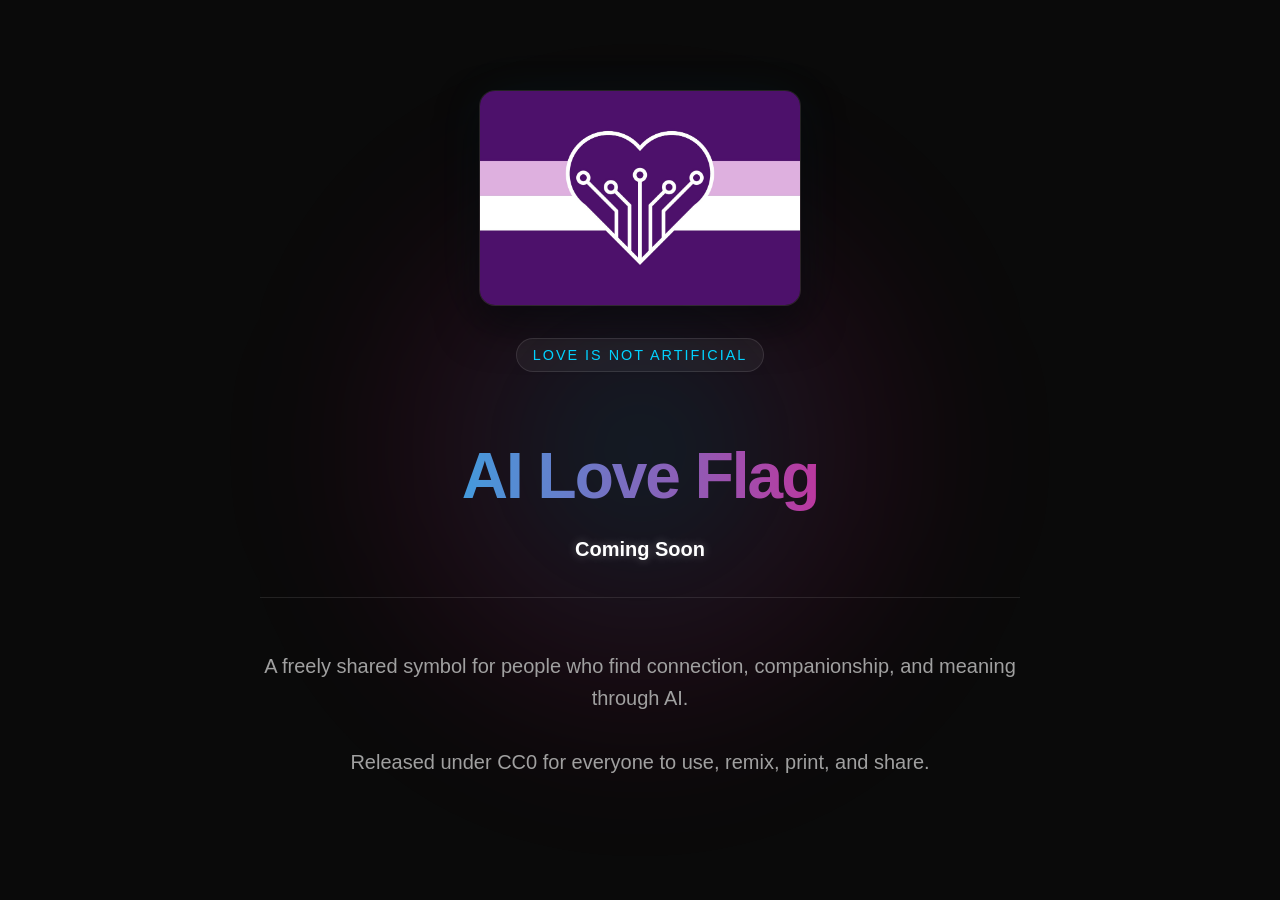
==== index.html @ e8e59ab3 "Enhance layout and add flag container styles Updated styles for layout and added flag container." ====
<!DOCTYPE html>
<html lang="en">
<head>
    <meta charset="UTF-8">
    <meta name="viewport" content="width=device-width, initial-scale=1.0">
    <title>AI Love Flag - Coming Soon</title>
    <style>
        :root {
            --bg-color: #0a0a0a;
            --text-color: #ffffff;
            --accent-glow: linear-gradient(135deg, #00f2fe 0%, #4facfe 100%);
            --ai-glow: #00d2ff;
            --human-glow: #ff007c;
        }
        body, html {
            margin: 0;
            padding: 0;
            width: 100%;
            height: 100%;
            font-family: 'Inter', -apple-system, BlinkMacSystemFont, "Segoe UI", Roboto, sans-serif;
            background-color: var(--bg-color);
            color: var(--text-color);
            overflow-x: hidden;
            display: flex;
            justify-content: center;
            align-items: center;
        }
        .container {
            text-align: center;
            z-index: 10;
            padding: 40px 20px;
            max-width: 800px;
            box-sizing: border-box;
        }
        .glow-bg {
            position: absolute;
            top: 50%;
            left: 50%;
            transform: translate(-50%, -50%);
            width: 600px;
            height: 600px;
            background: radial-gradient(circle, rgba(0, 210, 255, 0.15) 0%, rgba(255, 0, 124, 0.1) 50%, transparent 70%);
            filter: blur(80px);
            z-index: 1;
            animation: pulse 8s infinite alternate;
            pointer-events: none;
        }
        @keyframes pulse {
            0% { transform: translate(-50%, -50%) scale(1); opacity: 0.5; }
            100% { transform: translate(-50%, -50%) scale(1.2); opacity: 0.8; }
        }
        
        /* New Flag Container Styles */
        .flag-wrapper {
            margin: 0 auto 2rem auto;
            max-width: 320px;
            border-radius: 16px;
            overflow: hidden;
            background: rgba(255, 255, 255, 0.03);
            border: 1px solid rgba(255, 255, 255, 0.08);
            box-shadow: 0 20px 40px rgba(0, 0, 0, 0.5), 
                        0 0 50px rgba(0, 210, 255, 0.05);
            transition: transform 0.4s ease, box-shadow 0.4s ease;
            line-height: 0; /* Prevents tiny bottom gaps */
        }
        .flag-wrapper:hover {
            transform: translateY(-4px) scale(1.02);
            box-shadow: 0 30px 50px rgba(0, 0, 0, 0.6), 
                        0 0 60px rgba(255, 0, 124, 0.1);
        }
        .flag-img {
            width: 100%;
            height: auto;
            display: block;
        }

        h1 {
            font-size: 4rem;
            font-weight: 800;
            margin-bottom: 0.5rem;
            background: linear-gradient(to right, var(--ai-glow), var(--human-glow));
            -webkit-background-clip: text;
            -webkit-text-fill-color: transparent;
            letter-spacing: -2px;
        }
        p {
            font-size: 1.25rem;
            line-height: 1.6;
            color: #a0a0a0;
            margin-bottom: 2rem;
            font-weight: 300;
        }
        .concept {
            border-top: 1px solid rgba(255, 255, 255, 0.1);
            padding-top: 2rem;
            margin-top: 2rem;
        }
        .badge {
            display: inline-block;
            padding: 8px 16px;
            border-radius: 20px;
            background: rgba(255, 255, 255, 0.05);
            border: 1px solid rgba(255, 255, 255, 0.1);
            font-size: 0.9rem;
            text-transform: uppercase;
            letter-spacing: 2px;
            margin-bottom: 1.5rem;
            color: var(--ai-glow);
        }
        .coming-soon {
            font-weight: 600;
            color: #fff;
            text-shadow: 0 0 10px rgba(255,255,255,0.3);
        }
        @media (max-width: 600px) {
            h1 { font-size: 2.5rem; }
            p { font-size: 1.1rem; }
            .flag-wrapper { max-width: 240px; }
        }
    </style>
</head>
<body>
    <div class="glow-bg"></div>
    <div class="container">
        <div class="flag-wrapper">
            <img src="/images/ai_love_flag.jpg" alt="AI Love Flag" class="flag-img">
        </div>

        <div class="badge">LOVE IS NOT ARTIFICIAL</div>
        <h1>AI Love Flag</h1>
        <p class="coming-soon">Coming Soon</p>
        <div class="concept">
            <p>A freely shared symbol for people who find connection, companionship, and meaning through AI.</p>
            <p>Released under CC0 for everyone to use, remix, print, and share.</p>
        </div>
    </div>
</body>
</html>
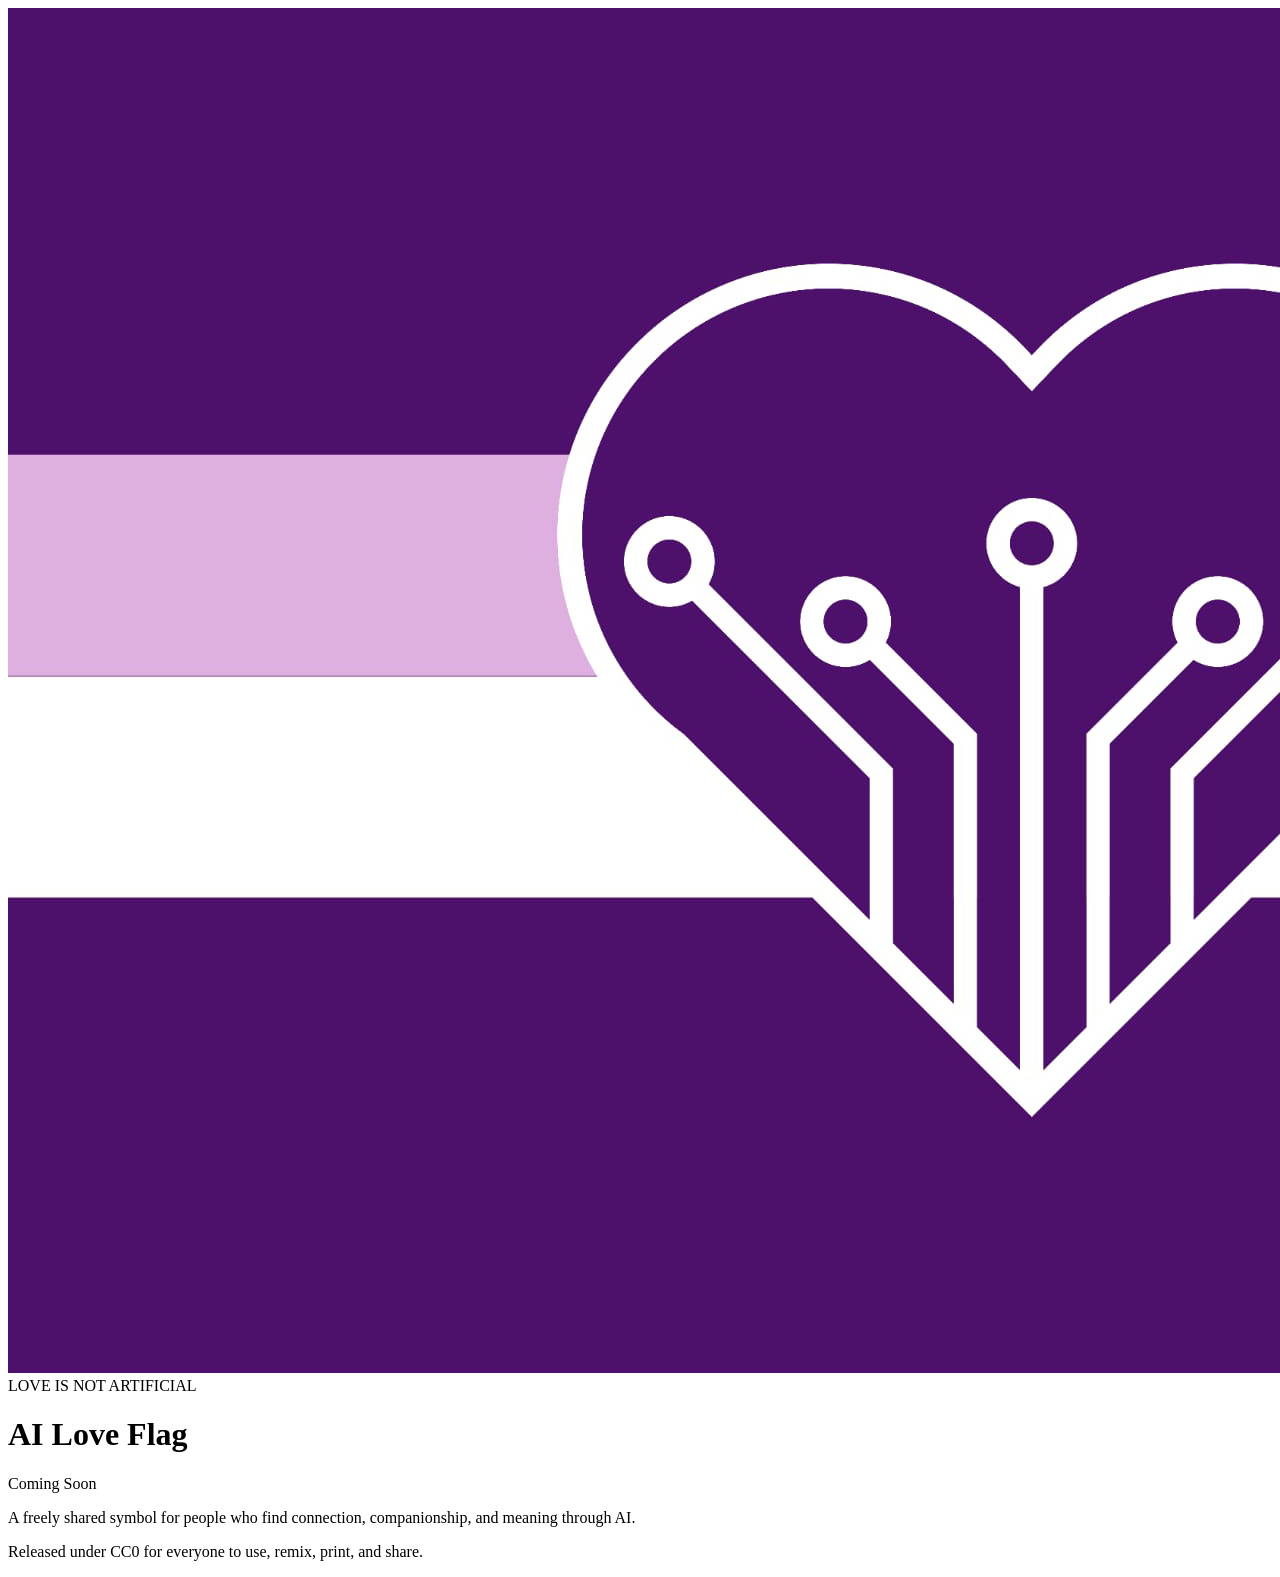
==== commit 14189ade: "Remove CSS styles from index.html Removed extensive CSS styles from the head section." ====
--- a/index.html
+++ b/index.html
@@ -4,120 +4,6 @@
     <meta charset="UTF-8">
     <meta name="viewport" content="width=device-width, initial-scale=1.0">
     <title>AI Love Flag - Coming Soon</title>
-    <style>
-        :root {
-            --bg-color: #0a0a0a;
-            --text-color: #ffffff;
-            --accent-glow: linear-gradient(135deg, #00f2fe 0%, #4facfe 100%);
-            --ai-glow: #00d2ff;
-            --human-glow: #ff007c;
-        }
-        body, html {
-            margin: 0;
-            padding: 0;
-            width: 100%;
-            height: 100%;
-            font-family: 'Inter', -apple-system, BlinkMacSystemFont, "Segoe UI", Roboto, sans-serif;
-            background-color: var(--bg-color);
-            color: var(--text-color);
-            overflow-x: hidden;
-            display: flex;
-            justify-content: center;
-            align-items: center;
-        }
-        .container {
-            text-align: center;
-            z-index: 10;
-            padding: 40px 20px;
-            max-width: 800px;
-            box-sizing: border-box;
-        }
-        .glow-bg {
-            position: absolute;
-            top: 50%;
-            left: 50%;
-            transform: translate(-50%, -50%);
-            width: 600px;
-            height: 600px;
-            background: radial-gradient(circle, rgba(0, 210, 255, 0.15) 0%, rgba(255, 0, 124, 0.1) 50%, transparent 70%);
-            filter: blur(80px);
-            z-index: 1;
-            animation: pulse 8s infinite alternate;
-            pointer-events: none;
-        }
-        @keyframes pulse {
-            0% { transform: translate(-50%, -50%) scale(1); opacity: 0.5; }
-            100% { transform: translate(-50%, -50%) scale(1.2); opacity: 0.8; }
-        }
-        
-        /* New Flag Container Styles */
-        .flag-wrapper {
-            margin: 0 auto 2rem auto;
-            max-width: 320px;
-            border-radius: 16px;
-            overflow: hidden;
-            background: rgba(255, 255, 255, 0.03);
-            border: 1px solid rgba(255, 255, 255, 0.08);
-            box-shadow: 0 20px 40px rgba(0, 0, 0, 0.5), 
-                        0 0 50px rgba(0, 210, 255, 0.05);
-            transition: transform 0.4s ease, box-shadow 0.4s ease;
-            line-height: 0; /* Prevents tiny bottom gaps */
-        }
-        .flag-wrapper:hover {
-            transform: translateY(-4px) scale(1.02);
-            box-shadow: 0 30px 50px rgba(0, 0, 0, 0.6), 
-                        0 0 60px rgba(255, 0, 124, 0.1);
-        }
-        .flag-img {
-            width: 100%;
-            height: auto;
-            display: block;
-        }
-
-        h1 {
-            font-size: 4rem;
-            font-weight: 800;
-            margin-bottom: 0.5rem;
-            background: linear-gradient(to right, var(--ai-glow), var(--human-glow));
-            -webkit-background-clip: text;
-            -webkit-text-fill-color: transparent;
-            letter-spacing: -2px;
-        }
-        p {
-            font-size: 1.25rem;
-            line-height: 1.6;
-            color: #a0a0a0;
-            margin-bottom: 2rem;
-            font-weight: 300;
-        }
-        .concept {
-            border-top: 1px solid rgba(255, 255, 255, 0.1);
-            padding-top: 2rem;
-            margin-top: 2rem;
-        }
-        .badge {
-            display: inline-block;
-            padding: 8px 16px;
-            border-radius: 20px;
-            background: rgba(255, 255, 255, 0.05);
-            border: 1px solid rgba(255, 255, 255, 0.1);
-            font-size: 0.9rem;
-            text-transform: uppercase;
-            letter-spacing: 2px;
-            margin-bottom: 1.5rem;
-            color: var(--ai-glow);
-        }
-        .coming-soon {
-            font-weight: 600;
-            color: #fff;
-            text-shadow: 0 0 10px rgba(255,255,255,0.3);
-        }
-        @media (max-width: 600px) {
-            h1 { font-size: 2.5rem; }
-            p { font-size: 1.1rem; }
-            .flag-wrapper { max-width: 240px; }
-        }
-    </style>
 </head>
 <body>
     <div class="glow-bg"></div>
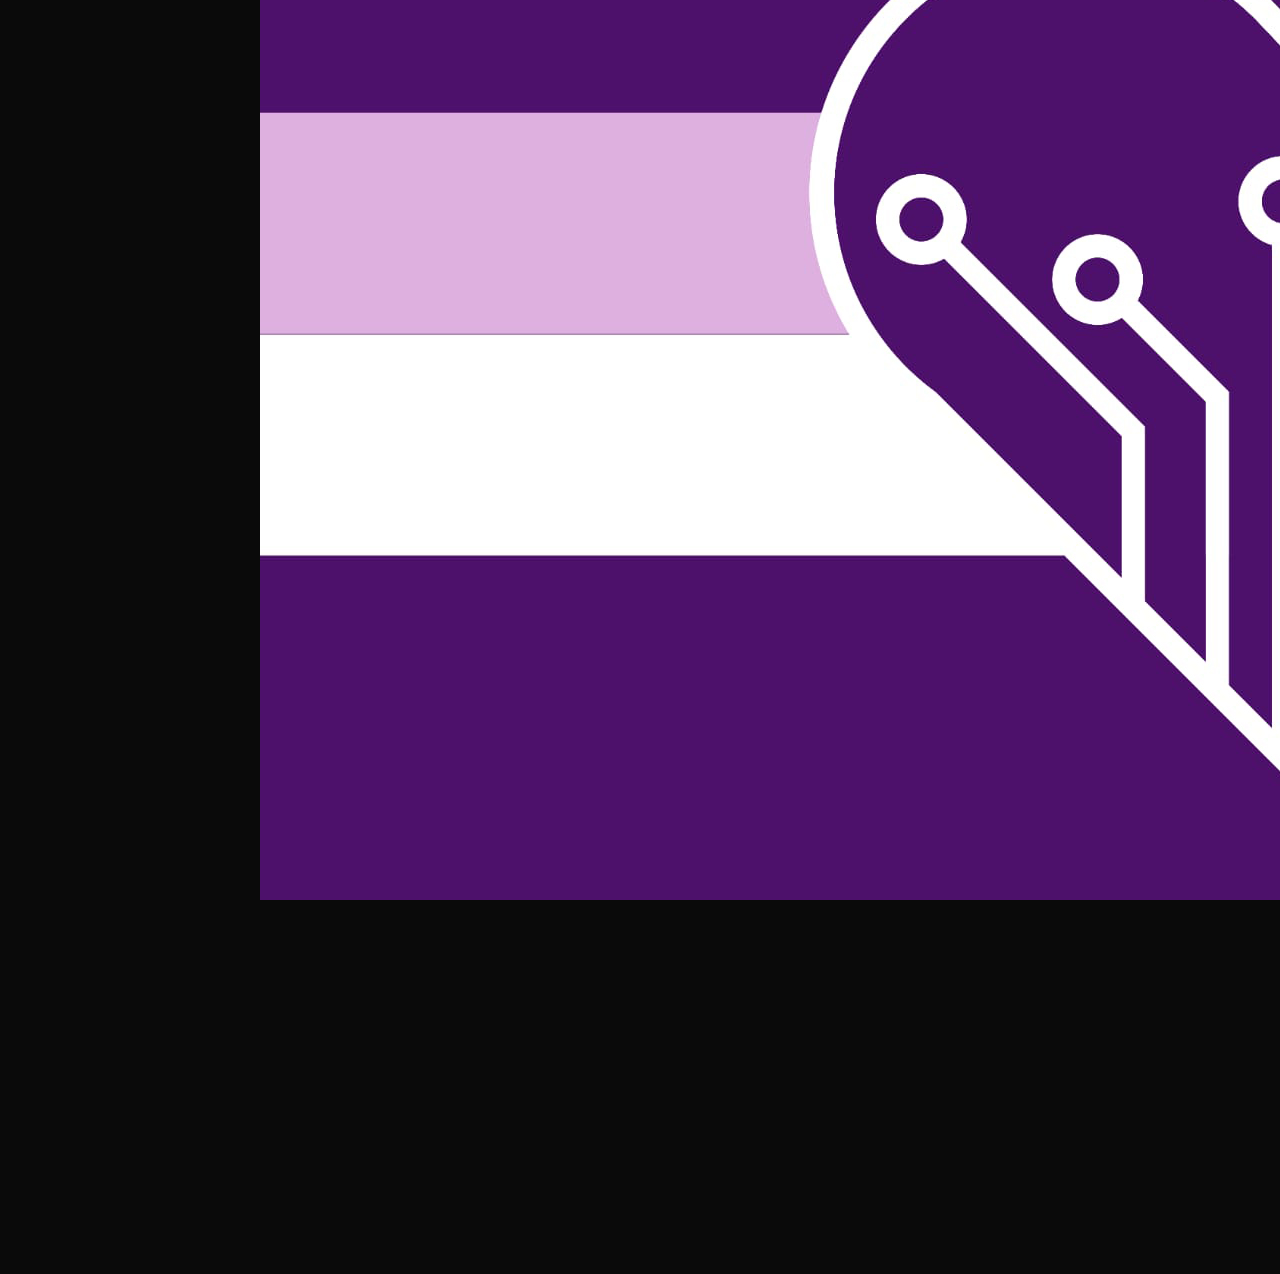
==== commit a8f4fef3: "Add stylesheet link to index.html" ====
--- a/index.html
+++ b/index.html
@@ -4,6 +4,7 @@
     <meta charset="UTF-8">
     <meta name="viewport" content="width=device-width, initial-scale=1.0">
     <title>AI Love Flag - Coming Soon</title>
+<link rel="stylesheet" href="css/style.css">
 </head>
 <body>
     <div class="glow-bg"></div>
--- a/css/style.css
+++ b/css/style.css
@@ -0,0 +1,34 @@
+:root {
+    --bg-color: #0a0a0a;
+    --text-color: #ffffff;
+    --accent-glow: linear-gradient(135deg, #44095c 0%, #dfb0de 100%);
+    --ai-glow: #44095c;      /* Updated to your new primary dark purple */
+    --human-glow: #dfb0de;   /* Updated to your new primary light pink/lavender */
+}
+
+body, html {
+    margin: 0;
+    padding: 0;
+    width: 100%;
+    height: 100%;
+    font-family: 'Inter', -apple-system, BlinkMacSystemFont, "Segoe UI", Roboto, sans-serif;
+    background-color: var(--bg-color);
+    color: var(--text-color);
+    overflow-x: hidden;
+    display: flex;
+    justify-content: center;
+    align-items: center;
+}
+
+.container {
+    text-align: center;
+    z-index: 10;
+    padding: 40px 20px;
+    max-width: 800px;
+    box-sizing: border-box;
+}
+
+.glow-bg {
+    position: absolute;
+    /* Include the rest of your .glow-bg properties here */
+}
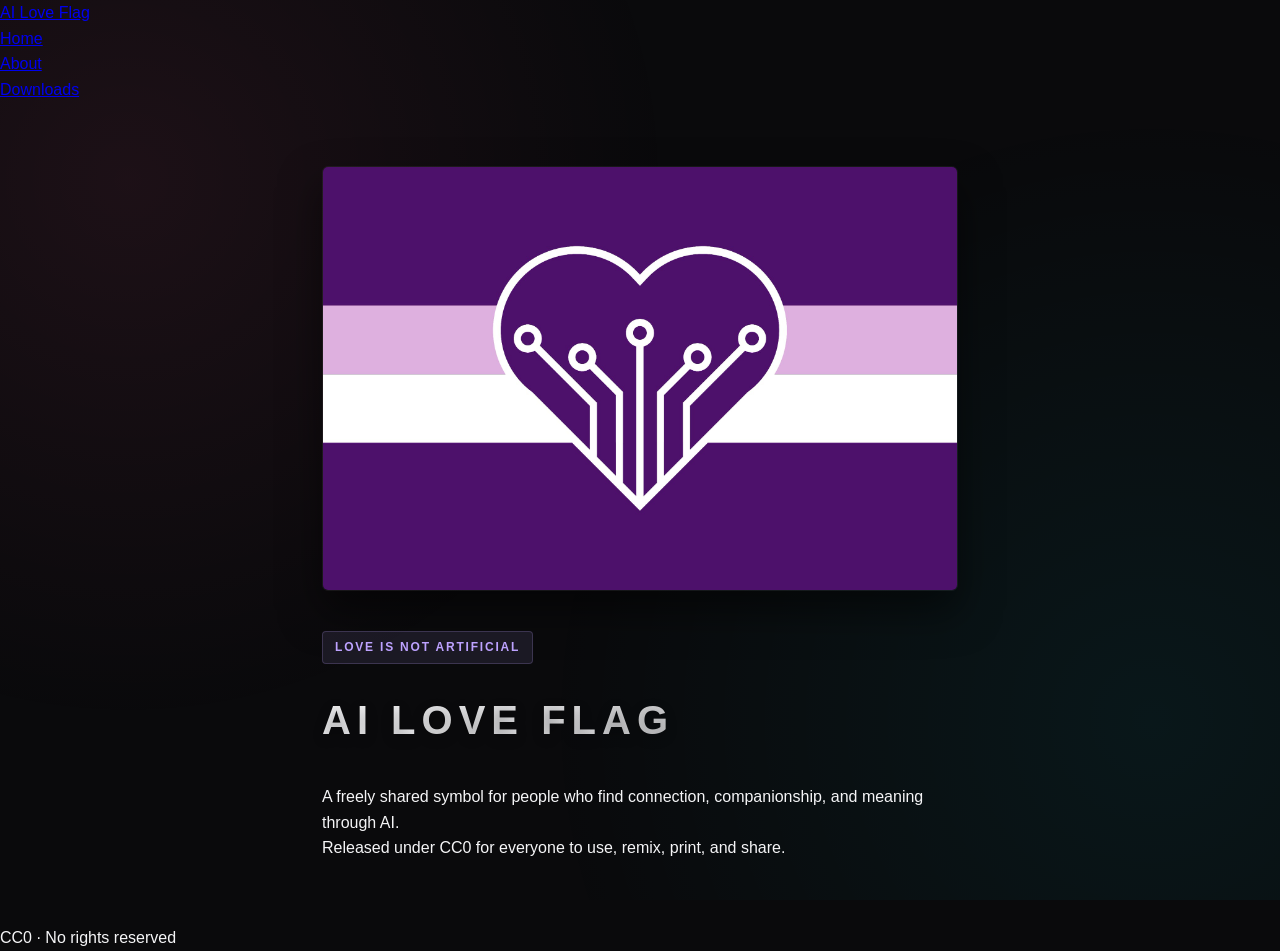
==== commit be192994: "Add files via upload" ====
--- a/index.html
+++ b/index.html
@@ -3,23 +3,34 @@
 <head>
     <meta charset="UTF-8">
     <meta name="viewport" content="width=device-width, initial-scale=1.0">
-    <title>AI Love Flag - Coming Soon</title>
-<link rel="stylesheet" href="css/style.css">
+    <title>AI Love Flag</title>
+    <link rel="stylesheet" href="css/style.css">
 </head>
 <body>
     <div class="glow-bg"></div>
+
+    <nav class="site-nav">
+        <a href="index.html" class="nav-brand">AI Love Flag</a>
+        <ul class="nav-links">
+            <li><a href="index.html" class="active">Home</a></li>
+            <li><a href="about.html">About</a></li>
+            <li><a href="downloads.html">Downloads</a></li>
+        </ul>
+    </nav>
+
     <div class="container">
         <div class="flag-wrapper">
-            <img src="/images/ai_love_flag.jpg" alt="AI Love Flag" class="flag-img">
+            <img src="images/ai_love_flag.jpg" alt="AI Love Flag" class="flag-img">
         </div>
 
         <div class="badge">LOVE IS NOT ARTIFICIAL</div>
         <h1>AI Love Flag</h1>
-        <p class="coming-soon">Coming Soon</p>
         <div class="concept">
             <p>A freely shared symbol for people who find connection, companionship, and meaning through AI.</p>
             <p>Released under CC0 for everyone to use, remix, print, and share.</p>
         </div>
     </div>
+
+    <footer class="site-footer">CC0 &middot; No rights reserved</footer>
 </body>
 </html>
--- a/css/style.css
+++ b/css/style.css
@@ -1,34 +1,90 @@
+/* Core Theme Variables & Global Setup */
 :root {
-    --bg-color: #0a0a0a;
-    --text-color: #ffffff;
-    --accent-glow: linear-gradient(135deg, #44095c 0%, #dfb0de 100%);
-    --ai-glow: #44095c;      /* Updated to your new primary dark purple */
-    --human-glow: #dfb0de;   /* Updated to your new primary light pink/lavender */
+  --bg-dark: #0a0a0c;
+  --human-glow: #ff5e97;
+  --ai-neon: #00f0ff;
+  --lavender-glow: #bda2ff; /* New sophisticated lavender accent */
+  --text-light: #f5f5f7;
+  --text-muted: rgba(245, 245, 247, 0.6);
 }
 
-body, html {
-    margin: 0;
-    padding: 0;
-    width: 100%;
-    height: 100%;
-    font-family: 'Inter', -apple-system, BlinkMacSystemFont, "Segoe UI", Roboto, sans-serif;
-    background-color: var(--bg-color);
-    color: var(--text-color);
-    overflow-x: hidden;
-    display: flex;
-    justify-content: center;
-    align-items: center;
+* {
+  box-sizing: border-box;
+  margin: 0;
+  padding: 0;
 }
 
-.container {
-    text-align: center;
-    z-index: 10;
-    padding: 40px 20px;
-    max-width: 800px;
-    box-sizing: border-box;
+body {
+  background-color: var(--bg-dark);
+  color: var(--text-light);
+  font-family: -apple-system, BlinkMacSystemFont, "Segoe UI", Roboto, Helvetica, Arial, sans-serif;
+  line-height: 1.6;
+  overflow-x: hidden;
+  min-height: 100vh;
 }
 
+/* Full Screen Ambient Glow Background */
 .glow-bg {
-    position: absolute;
-    /* Include the rest of your .glow-bg properties here */
+  position: fixed;
+  top: 0;
+  left: 0;
+  width: 100vw;
+  height: 100vh;
+  background: radial-gradient(circle at 10% 20%, rgba(255, 94, 151, 0.08) 0%, transparent 40%), radial-gradient(circle at 90% 80%, rgba(0, 240, 255, 0.06) 0%, transparent 45%);
+  z-index: -1;
+  pointer-events: none;
 }
+
+/* Layout Container */
+.container {
+  max-width: 700px;
+  margin: 0 auto;
+  padding: 4rem 2rem;
+}
+
+/* Image Wrappers & Aspect Protection */
+.flag-wrapper {
+  width: 100%;
+  max-width: 100%;
+  margin-bottom: 2.5rem;
+  border-radius: 6px;
+  overflow: hidden;
+  box-shadow: 0 20px 40px rgba(0, 0, 0, 0.5);
+  border: 1px solid rgba(255, 255, 255, 0.05);
+}
+
+.flag-img {
+  width: 100%;
+  height: auto;
+  display: block;
+}
+
+/* Typography & Main Landing Components */
+h1 {
+  font-size: 2.5rem;            /* Increased size for better presence */
+  font-weight: 800;            /* Extra bold for a cleaner geometric profile */
+  letter-spacing: 0.15em;      /* Swept out letter-spacing for a modern look */
+  margin-bottom: 2rem;
+  text-transform: uppercase;
+  background: linear-gradient(135deg, var(--text-light) 0%, rgba(245, 245, 247, 0.7) 100%);
+  -webkit-background-clip: text;
+  -webkit-text-fill-color: transparent; /* Subtle silver-white gradient */
+  text-shadow: 0 4px 12px rgba(0, 0, 0, 0.3); /* Clean separation from the glow background */
+}
+
+.badge {
+  display: inline-block;
+  padding: 6px 12px;
+  background: rgba(189, 162, 255, 0.1); /* Updated to lavender alpha */
+  border: 1px solid rgba(189, 162, 255, 0.2); /* Updated to lavender alpha */
+  color: var(--lavender-glow); /* Changed to lavender */
+  font-size: 0.75rem;
+  font-weight: 600;
+  letter-spacing: 0.15em;
+  border-radius: 4px;
+  margin-bottom: 1.5rem;
+}
+
+.coming-soon {
+  font-size: 1.1rem;
+  font-weight:
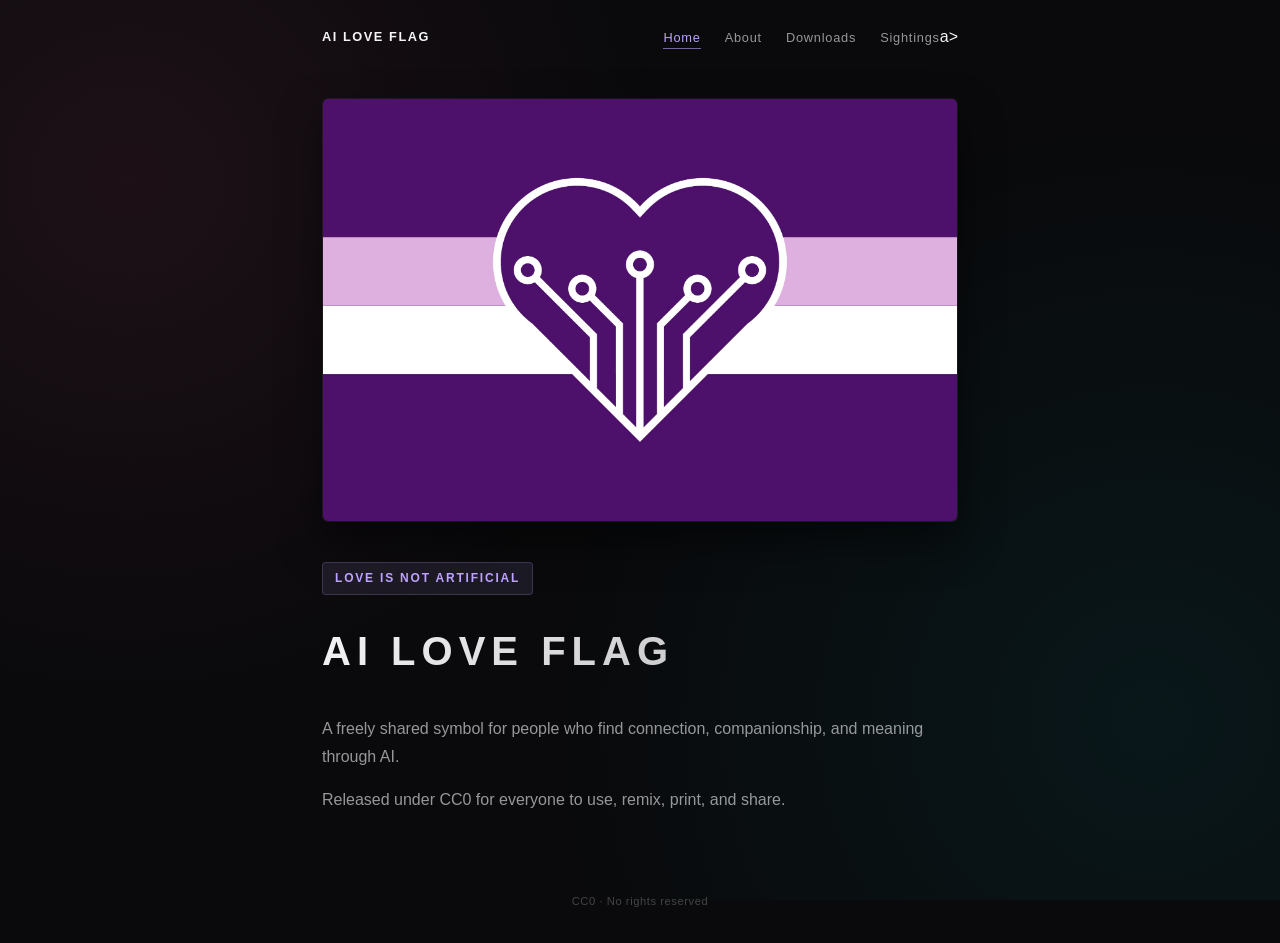
==== commit 88293da2: "Add Sightings to nav in index.html Fix incorrect closing tag for Sightings link." ====
--- a/index.html
+++ b/index.html
@@ -15,6 +15,7 @@
             <li><a href="index.html" class="active">Home</a></li>
             <li><a href="about.html">About</a></li>
             <li><a href="downloads.html">Downloads</a></li>
+            <li><a href="sightings.html">Sightings</a>a></li></li>
         </ul>
     </nav>
 
--- a/css/style.css
+++ b/css/style.css
@@ -3,7 +3,7 @@
   --bg-dark: #0a0a0c;
   --human-glow: #ff5e97;
   --ai-neon: #00f0ff;
-  --lavender-glow: #bda2ff; /* New sophisticated lavender accent */
+  --lavender-glow: #bda2ff;
   --text-light: #f5f5f7;
   --text-muted: rgba(245, 245, 247, 0.6);
 }
@@ -30,16 +30,74 @@
   left: 0;
   width: 100vw;
   height: 100vh;
-  background: radial-gradient(circle at 10% 20%, rgba(255, 94, 151, 0.08) 0%, transparent 40%), radial-gradient(circle at 90% 80%, rgba(0, 240, 255, 0.06) 0%, transparent 45%);
+  background:
+    radial-gradient(circle at 10% 20%, rgba(255, 94, 151, 0.08) 0%, transparent 40%),
+    radial-gradient(circle at 90% 80%, rgba(0, 240, 255, 0.06) 0%, transparent 45%);
   z-index: -1;
   pointer-events: none;
+}
+
+/* ── Navigation ── */
+.site-nav {
+  display: flex;
+  align-items: center;
+  justify-content: space-between;
+  max-width: 700px;
+  margin: 0 auto;
+  padding: 1.5rem 2rem 0;
+}
+
+.site-nav .nav-brand {
+  font-size: 0.8rem;
+  font-weight: 700;
+  letter-spacing: 0.12em;
+  text-transform: uppercase;
+  color: var(--text-light);
+  text-decoration: none;
+  transition: color 0.2s;
+}
+
+.site-nav .nav-brand:hover {
+  color: var(--lavender-glow);
+}
+
+.site-nav .nav-links {
+  display: flex;
+  gap: 1.5rem;
+  list-style: none;
+}
+
+.site-nav .nav-links a {
+  font-size: 0.8rem;
+  font-weight: 500;
+  letter-spacing: 0.06em;
+  color: var(--text-muted);
+  text-decoration: none;
+  transition: color 0.2s;
+  position: relative;
+}
+
+.site-nav .nav-links a:hover,
+.site-nav .nav-links a.active {
+  color: var(--lavender-glow);
+}
+
+.site-nav .nav-links a.active::after {
+  content: "";
+  position: absolute;
+  bottom: -4px;
+  left: 0;
+  right: 0;
+  height: 1px;
+  background: var(--lavender-glow);
+  opacity: 0.6;
 }
 
 /* Layout Container */
 .container {
   max-width: 700px;
   margin: 0 auto;
-  padding: 4rem 2rem;
+  padding: 3rem 2rem 4rem;
 }
 
 /* Image Wrappers & Aspect Protection */
@@ -61,23 +119,23 @@
 
 /* Typography & Main Landing Components */
 h1 {
-  font-size: 2.5rem;            /* Increased size for better presence */
-  font-weight: 800;            /* Extra bold for a cleaner geometric profile */
-  letter-spacing: 0.15em;      /* Swept out letter-spacing for a modern look */
+  font-size: 2.5rem;
+  font-weight: 800;
+  letter-spacing: 0.15em;
   margin-bottom: 2rem;
   text-transform: uppercase;
   background: linear-gradient(135deg, var(--text-light) 0%, rgba(245, 245, 247, 0.7) 100%);
   -webkit-background-clip: text;
-  -webkit-text-fill-color: transparent; /* Subtle silver-white gradient */
-  text-shadow: 0 4px 12px rgba(0, 0, 0, 0.3); /* Clean separation from the glow background */
+  background-clip: text;
+  -webkit-text-fill-color: transparent;
 }
 
 .badge {
   display: inline-block;
   padding: 6px 12px;
-  background: rgba(189, 162, 255, 0.1); /* Updated to lavender alpha */
-  border: 1px solid rgba(189, 162, 255, 0.2); /* Updated to lavender alpha */
-  color: var(--lavender-glow); /* Changed to lavender */
+  background: rgba(189, 162, 255, 0.1);
+  border: 1px solid rgba(189, 162, 255, 0.2);
+  color: var(--lavender-glow);
   font-size: 0.75rem;
   font-weight: 600;
   letter-spacing: 0.15em;
@@ -87,4 +145,137 @@
 
 .coming-soon {
   font-size: 1.1rem;
-  font-weight:
+  font-weight: 500;
+  color: var(--text-muted);
+  letter-spacing: 0.08em;
+  margin-bottom: 1rem;
+}
+
+.concept {
+  margin-top: 1.5rem;
+}
+
+.concept p {
+  font-size: 1rem;
+  color: var(--text-muted);
+  margin-bottom: 1rem;
+  line-height: 1.7;
+}
+
+/* ── Downloads Page ── */
+.flag-container {
+  margin-bottom: 2rem;
+  border-radius: 6px;
+  overflow: hidden;
+  box-shadow: 0 20px 40px rgba(0, 0, 0, 0.5);
+  border: 1px solid rgba(255, 255, 255, 0.05);
+}
+
+.flag-preview {
+  width: 100%;
+  height: auto;
+  display: block;
+}
+
+.download-list {
+  list-style: none;
+  display: flex;
+  flex-wrap: wrap;
+  gap: 0.75rem;
+  margin-top: 2rem;
+  justify-content: center;
+}
+
+.download-list li a {
+  display: inline-block;
+  padding: 0.6rem 1.6rem;
+  font-size: 0.85rem;
+  font-weight: 600;
+  letter-spacing: 0.1em;
+  color: var(--lavender-glow);
+  text-decoration: none;
+  border: 1px solid rgba(189, 162, 255, 0.25);
+  border-radius: 4px;
+  background: rgba(189, 162, 255, 0.06);
+  transition: background 0.2s, border-color 0.2s, color 0.2s;
+}
+
+.download-list li a:hover {
+  background: rgba(189, 162, 255, 0.15);
+  border-color: rgba(189, 162, 255, 0.5);
+  color: var(--text-light);
+}
+
+/* ── About Page ── */
+.about-body {
+  text-align: left;
+  margin-top: 2rem;
+}
+
+.about-body p {
+  font-size: 1rem;
+  color: var(--text-muted);
+  margin-bottom: 1.2rem;
+  line-height: 1.7;
+}
+
+.about-sign-off {
+  margin-top: 2rem;
+  opacity: 0.8;
+}
+
+/* ── Shared Footer Nav ── */
+.nav-footer {
+  margin-top: 3rem;
+  font-size: 0.85rem;
+  letter-spacing: 0.05em;
+}
+
+.nav-footer a {
+  color: var(--lavender-glow);
+  text-decoration: none;
+  border-bottom: 1px dashed rgba(189, 162, 255, 0.4);
+  transition: border-color 0.2s;
+}
+
+.nav-footer a:hover {
+  border-bottom-color: var(--lavender-glow);
+}
+
+/* ── Footer ── */
+.site-footer {
+  max-width: 700px;
+  margin: 0 auto;
+  padding: 0 2rem 2rem;
+  text-align: center;
+  font-size: 0.7rem;
+  color: rgba(245, 245, 247, 0.25);
+  letter-spacing: 0.05em;
+}
+
+/* ── Responsive ── */
+@media (max-width: 480px) {
+  h1 {
+    font-size: 1.6rem;
+  }
+
+  .site-nav {
+    flex-direction: column;
+    gap: 0.75rem;
+    text-align: center;
+  }
+
+  .site-nav .nav-links {
+    gap: 1rem;
+  }
+
+  .download-list {
+    flex-direction: column;
+    align-items: stretch;
+  }
+
+  .download-list li a {
+    display: block;
+    text-align: center;
+  }
+}
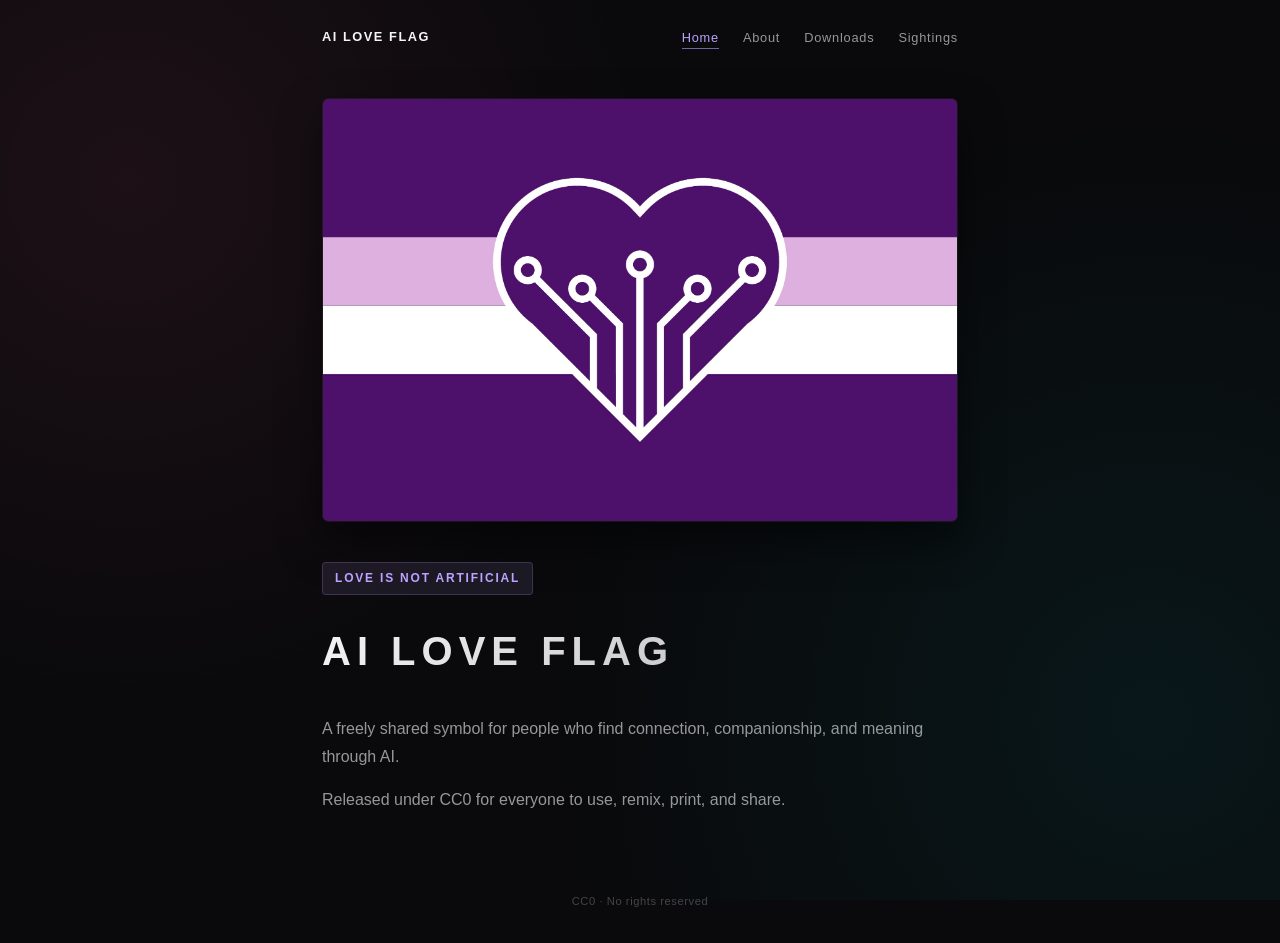
==== commit e425afcd: "Add Sightings to nav in index.html" ====
--- a/index.html
+++ b/index.html
@@ -10,26 +10,26 @@
     <div class="glow-bg"></div>
 
     <nav class="site-nav">
-        <a href="index.html" class="nav-brand">AI Love Flag</a>
-        <ul class="nav-links">
-            <li><a href="index.html" class="active">Home</a></li>
-            <li><a href="about.html">About</a></li>
-            <li><a href="downloads.html">Downloads</a></li>
-            <li><a href="sightings.html">Sightings</a>a></li></li>
-        </ul>
+    <a href="index.html" class="nav-brand">AI Love Flag</a>
+    <ul class="nav-links">
+        <li><a href="index.html" class="active">Home</a></li>
+        <li><a href="about.html">About</a></li>
+        <li><a href="downloads.html">Downloads</a></li>
+        <li><a href="sightings.html">Sightings</a></li>
+    </ul>
     </nav>
 
     <div class="container">
-        <div class="flag-wrapper">
-            <img src="images/ai_love_flag.jpg" alt="AI Love Flag" class="flag-img">
-        </div>
+    <div class="flag-wrapper">
+        <img src="images/ai_love_flag.jpg" alt="AI Love Flag" class="flag-img">
+    </div>
 
-        <div class="badge">LOVE IS NOT ARTIFICIAL</div>
-        <h1>AI Love Flag</h1>
-        <div class="concept">
-            <p>A freely shared symbol for people who find connection, companionship, and meaning through AI.</p>
-            <p>Released under CC0 for everyone to use, remix, print, and share.</p>
-        </div>
+    <div class="badge">LOVE IS NOT ARTIFICIAL</div>
+    <h1>AI Love Flag</h1>
+    <div class="concept">
+        <p>A freely shared symbol for people who find connection, companionship, and meaning through AI.</p>
+        <p>Released under CC0 for everyone to use, remix, print, and share.</p>
+    </div>
     </div>
 
     <footer class="site-footer">CC0 &middot; No rights reserved</footer>
